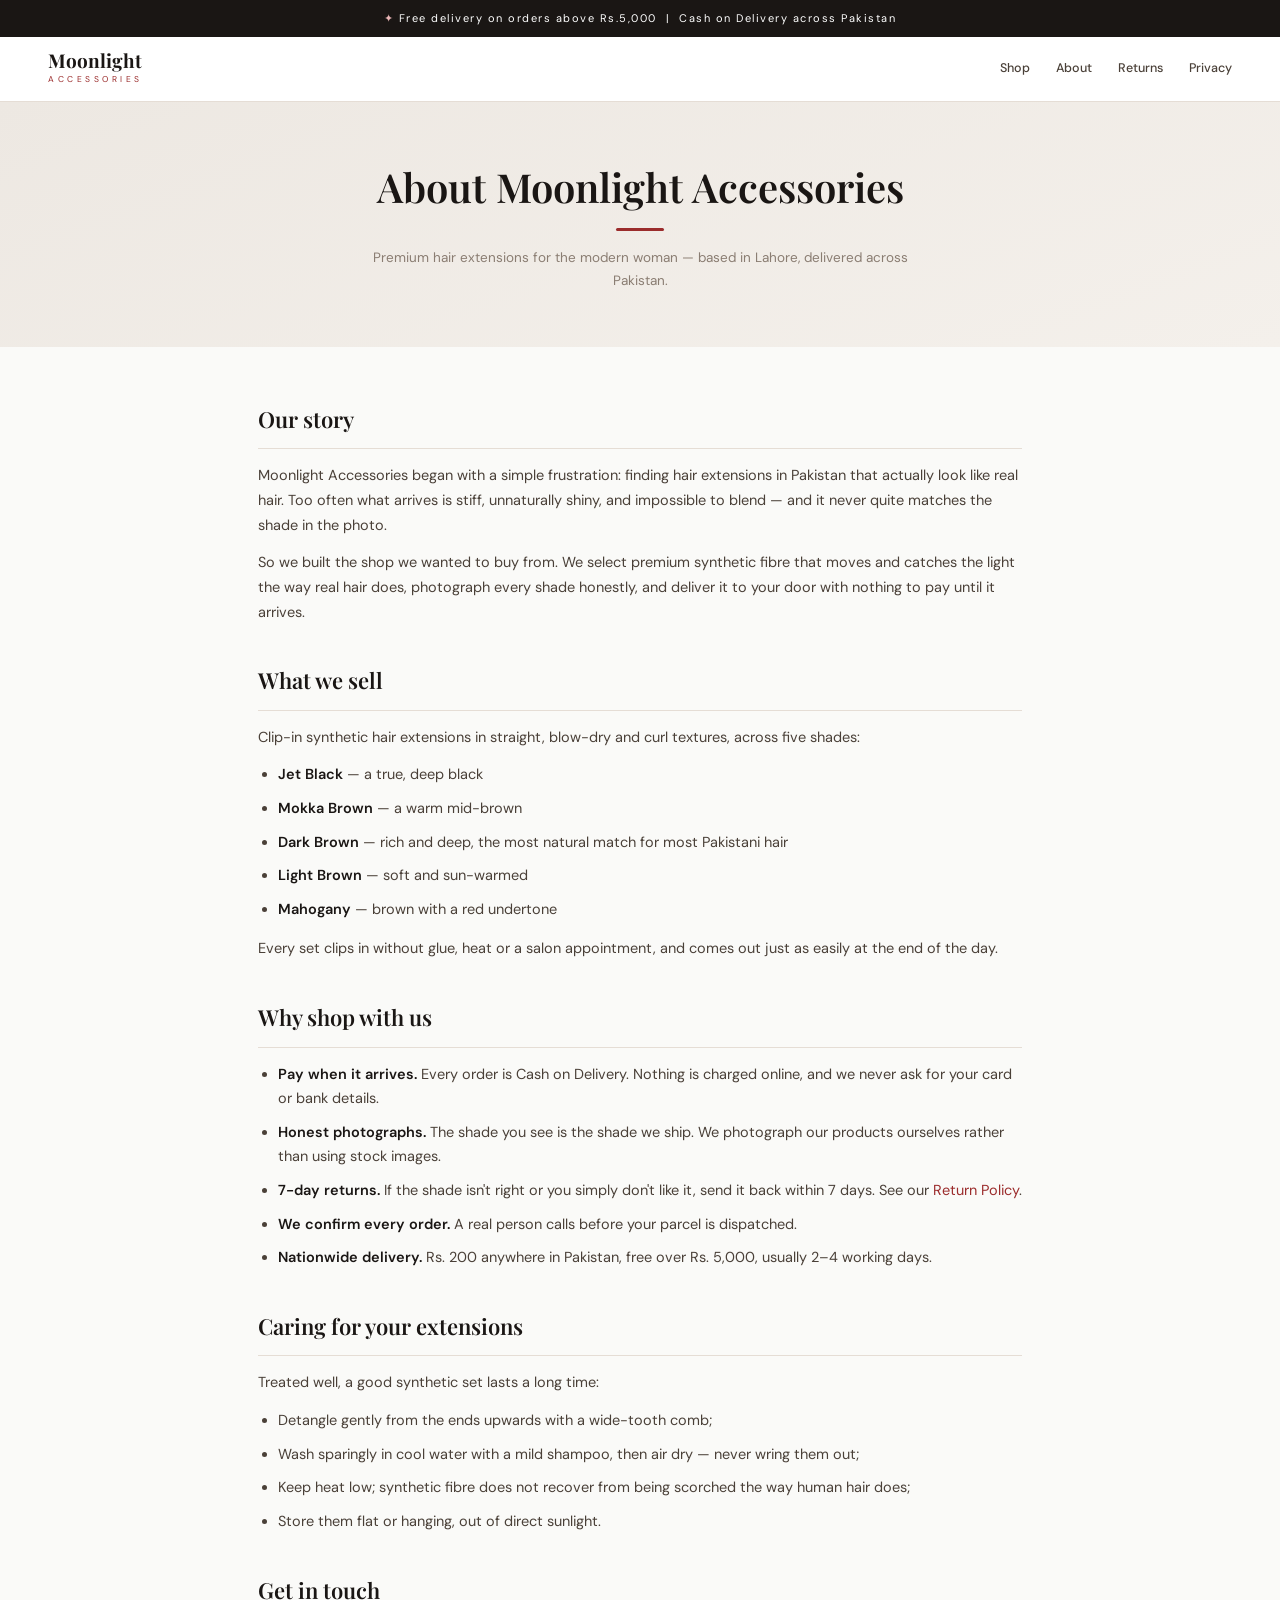
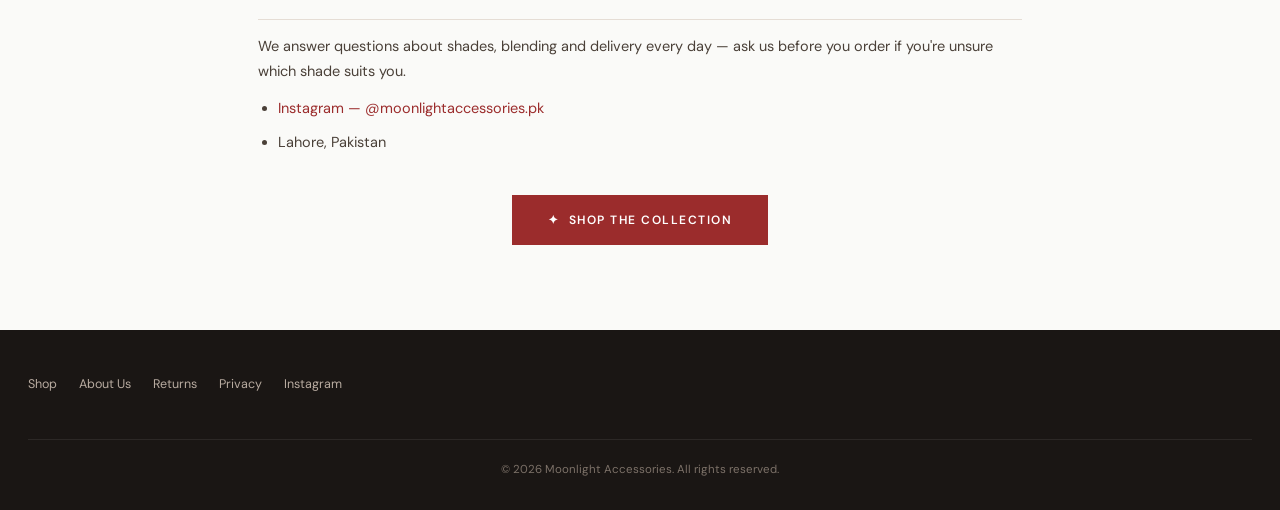
==== about.html @ 370c2f92 "feat: cart, COD checkout and policy pages The shop could take an item into a JavaScript array and no" ====
<!DOCTYPE html>
<html lang="en">
<head>
<meta charset="UTF-8">
<meta name="viewport" content="width=device-width, initial-scale=1.0">
<title>About Us — Moonlight Accessories</title>
<meta name="description" content="Moonlight Accessories — premium synthetic hair extensions, based in Lahore, delivered across Pakistan with Cash on Delivery.">
<script src="shop-config.js"></script>
<link rel="preconnect" href="https://fonts.googleapis.com">
<link href="https://fonts.googleapis.com/css2?family=Playfair+Display:wght@400;600;700&family=DM+Sans:wght@300;400;500;600;700&display=swap" rel="stylesheet">
<link rel="stylesheet" href="policy.css">
</head>
<body>

<div class="ann-bar"><span>✦</span> Free delivery on orders above Rs.5,000 &nbsp;|&nbsp; Cash on Delivery across Pakistan</div>

<nav>
  <div class="nav-inner">
    <a href="index.html" class="nav-brand" style="text-decoration:none">
      <div>
        <div class="brand-main">Moonlight</div>
        <div class="brand-sub">Accessories</div>
      </div>
    </a>
    <div class="nav-links">
      <a href="index.html">Shop</a>
      <a href="about.html">About</a>
      <a href="returns.html">Returns</a>
      <a href="privacy.html">Privacy</a>
    </div>
  </div>
</nav>

<div class="page-hero">
  <h1>About Moonlight Accessories</h1>
  <div class="s-line"></div>
  <p>Premium hair extensions for the modern woman — based in Lahore, delivered across Pakistan.</p>
</div>

<div class="wrap">

  <section>
    <h2>Our story</h2>
    <p>Moonlight Accessories began with a simple frustration: finding hair extensions in Pakistan that
      actually look like real hair. Too often what arrives is stiff, unnaturally shiny, and impossible
      to blend — and it never quite matches the shade in the photo.</p>
    <p>So we built the shop we wanted to buy from. We select premium synthetic fibre that moves and
      catches the light the way real hair does, photograph every shade honestly, and deliver it to
      your door with nothing to pay until it arrives.</p>
  </section>

  <section>
    <h2>What we sell</h2>
    <p>Clip-in synthetic hair extensions in straight, blow-dry and curl textures, across five shades:</p>
    <ul>
      <li><strong>Jet Black</strong> — a true, deep black</li>
      <li><strong>Mokka Brown</strong> — a warm mid-brown</li>
      <li><strong>Dark Brown</strong> — rich and deep, the most natural match for most Pakistani hair</li>
      <li><strong>Light Brown</strong> — soft and sun-warmed</li>
      <li><strong>Mahogany</strong> — brown with a red undertone</li>
    </ul>
    <p>Every set clips in without glue, heat or a salon appointment, and comes out just as easily
      at the end of the day.</p>
  </section>

  <section>
    <h2>Why shop with us</h2>
    <ul>
      <li><strong>Pay when it arrives.</strong> Every order is Cash on Delivery. Nothing is charged online, and we never ask for your card or bank details.</li>
      <li><strong>Honest photographs.</strong> The shade you see is the shade we ship. We photograph our products ourselves rather than using stock images.</li>
      <li><strong>7-day returns.</strong> If the shade isn't right or you simply don't like it, send it back within 7 days. See our <a href="returns.html">Return Policy</a>.</li>
      <li><strong>We confirm every order.</strong> A real person calls before your parcel is dispatched.</li>
      <li><strong>Nationwide delivery.</strong> Rs. 200 anywhere in Pakistan, free over Rs. 5,000, usually 2–4 working days.</li>
    </ul>
  </section>

  <section>
    <h2>Caring for your extensions</h2>
    <p>Treated well, a good synthetic set lasts a long time:</p>
    <ul>
      <li>Detangle gently from the ends upwards with a wide-tooth comb;</li>
      <li>Wash sparingly in cool water with a mild shampoo, then air dry — never wring them out;</li>
      <li>Keep heat low; synthetic fibre does not recover from being scorched the way human hair does;</li>
      <li>Store them flat or hanging, out of direct sunlight.</li>
    </ul>
  </section>

  <section>
    <h2>Get in touch</h2>
    <p>We answer questions about shades, blending and delivery every day — ask us before you order
      if you're unsure which shade suits you.</p>
    <ul>
      <li class="wa-only" style="display:none"><a data-wa href="#" target="_blank">Message us on WhatsApp</a></li>
      <li><a href="https://www.instagram.com/moonlightaccessories.pk" target="_blank">Instagram — @moonlightaccessories.pk</a></li>
      <li>Lahore, Pakistan</li>
    </ul>
  </section>

  <p style="text-align:center;margin-top:40px">
    <a href="index.html" style="display:inline-block;background:var(--red);color:#fff;padding:15px 36px;font-size:12px;letter-spacing:1.5px;text-transform:uppercase;font-weight:600;text-decoration:none">✦ &nbsp;Shop the Collection</a>
  </p>
</div>

<footer>
  <div class="foot-inner">
    <div class="foot-links">
      <a href="index.html">Shop</a>
      <a href="about.html">About Us</a>
      <a href="returns.html">Returns</a>
      <a href="privacy.html">Privacy</a>
      <a href="https://www.instagram.com/moonlightaccessories.pk" target="_blank">Instagram</a>
      <a class="wa-only" data-wa style="display:none" href="#" target="_blank">WhatsApp</a>
    </div>
    <div class="foot-copy">© 2026 Moonlight Accessories. All rights reserved.</div>
  </div>
</footer>

<a data-wa href="#" target="_blank" class="wa-float wa-only" style="display:none" title="Chat on WhatsApp">
  <svg width="26" height="26" viewBox="0 0 24 24" fill="white"><path d="M17.472 14.382c-.297-.149-1.758-.867-2.03-.967-.273-.099-.471-.148-.67.15-.197.297-.767.966-.94 1.164-.173.199-.347.223-.644.075-.297-.15-1.255-.463-2.39-1.475-.883-.788-1.48-1.761-1.653-2.059-.173-.297-.018-.458.13-.606.134-.133.298-.347.446-.52.149-.174.198-.298.298-.497.099-.198.05-.371-.025-.52-.075-.149-.669-1.612-.916-2.207-.242-.579-.487-.5-.669-.51-.173-.008-.371-.01-.57-.01-.198 0-.52.074-.792.372-.272.297-1.04 1.016-1.04 2.479 0 1.462 1.065 2.875 1.213 3.074.149.198 2.096 3.2 5.077 4.487.709.306 1.262.489 1.694.625.712.227 1.36.195 1.871.118.571-.085 1.758-.719 2.006-1.413.248-.694.248-1.289.173-1.413-.074-.124-.272-.198-.57-.347m-5.421 7.403h-.004a9.87 9.87 0 01-5.031-1.378l-.361-.214-3.741.982.998-3.648-.235-.374a9.86 9.86 0 01-1.51-5.26c.001-5.45 4.436-9.884 9.888-9.884 2.64 0 5.122 1.03 6.988 2.898a9.825 9.825 0 012.893 6.994c-.003 5.45-4.437 9.884-9.885 9.884m8.413-18.297A11.815 11.815 0 0012.05 0C5.495 0 .16 5.335.157 11.892c0 2.096.547 4.142 1.588 5.945L.057 24l6.305-1.654a11.882 11.882 0 005.683 1.448h.005c6.554 0 11.89-5.335 11.893-11.893a11.821 11.821 0 00-3.48-8.413z"/></svg>
</a>

</body>
</html>
---- policy.css ----
/* ═══════════════════════════════════════════════════
   MOONLIGHT ACCESSORIES — POLICY & INFO PAGES
   Shared by about.html, returns.html, privacy.html
   ═══════════════════════════════════════════════════ */
*{margin:0;padding:0;box-sizing:border-box;}
:root{
  --ink:#1A1614; --ink2:#4A4038; --ink3:#8A7D72;
  --red:#9B2C2C; --red2:#7C1D1D; --red-light:#FBEAEA;
  --bg:#FAFAF8; --bg2:#F4F0EB; --bg3:#EDE8E2;
  --white:#FFFFFF; --border:#E5DDD5; --border2:#D4C8BC;
}
body{font-family:'DM Sans',sans-serif;background:var(--bg);color:var(--ink2);line-height:1.7;font-size:14.5px;-webkit-font-smoothing:antialiased;}
a{color:var(--red);text-decoration:none;}
a:hover{text-decoration:underline;}

.ann-bar{background:var(--ink);color:#fff;text-align:center;font-size:11px;letter-spacing:1.5px;padding:9px 16px;}
.ann-bar span{color:#E8B4B4;}

nav{background:var(--white);border-bottom:1px solid var(--border);position:sticky;top:0;z-index:800;}
.nav-inner{max-width:1240px;margin:0 auto;padding:14px 28px;display:flex;align-items:center;justify-content:space-between;gap:20px;}
.nav-brand{display:flex;align-items:center;gap:11px;}
.nav-brand img{width:42px;height:42px;border-radius:50%;object-fit:cover;border:2px solid var(--red);}
.brand-main{font-family:'Playfair Display',serif;font-size:19px;font-weight:700;color:var(--ink);line-height:1;}
.brand-sub{font-size:8.5px;letter-spacing:3.5px;text-transform:uppercase;color:var(--red);margin-top:3px;}
.nav-links{display:flex;gap:26px;align-items:center;}
.nav-links a{font-size:12.5px;color:var(--ink2);font-weight:500;}
.nav-links a:hover{color:var(--red);text-decoration:none;}

.page-hero{background:linear-gradient(160deg,var(--bg3) 0%,var(--bg2) 100%);padding:62px 28px 54px;text-align:center;}
.page-hero h1{font-family:'Playfair Display',serif;font-size:40px;font-weight:600;color:var(--ink);line-height:1.15;}
.page-hero .s-line{width:48px;height:3px;background:var(--red);margin:18px auto 0;border-radius:2px;}
.page-hero p{font-size:13.5px;color:var(--ink3);margin-top:16px;max-width:560px;margin-left:auto;margin-right:auto;}

.wrap{max-width:820px;margin:0 auto;padding:54px 28px 72px;}
.wrap section{margin-bottom:38px;}
.wrap h2{font-family:'Playfair Display',serif;font-size:22px;font-weight:600;color:var(--ink);margin-bottom:14px;padding-bottom:10px;border-bottom:1px solid var(--border);}
.wrap h3{font-size:14px;font-weight:700;color:var(--ink);margin:20px 0 8px;}
.wrap p{margin-bottom:13px;}
.wrap ul{margin:0 0 15px 20px;}
.wrap li{margin-bottom:9px;}
.wrap strong{color:var(--ink);font-weight:600;}

.callout{background:var(--white);border:1px solid var(--border);border-left:3px solid var(--red);padding:18px 22px;margin:20px 0;}
.callout b{color:var(--ink);}
.note{background:var(--red-light);border:1px solid #f0d5d5;padding:16px 20px;margin:20px 0;font-size:13.5px;}

table{width:100%;border-collapse:collapse;margin:18px 0;font-size:13.5px;}
th,td{text-align:left;padding:11px 14px;border-bottom:1px solid var(--border);}
th{background:var(--bg2);font-size:10.5px;letter-spacing:1.5px;text-transform:uppercase;color:var(--ink2);font-weight:700;}
.tbl-wrap{overflow-x:auto;}

.updated{font-size:11.5px;color:var(--ink3);font-style:italic;margin-top:34px;padding-top:18px;border-top:1px solid var(--border);}

footer{background:var(--ink);color:#B8ABA0;padding:44px 28px 30px;}
.foot-inner{max-width:1240px;margin:0 auto;display:flex;flex-wrap:wrap;gap:22px;align-items:center;justify-content:space-between;}
footer a{color:#B8ABA0;font-size:12.5px;}
footer a:hover{color:#fff;}
.foot-links{display:flex;gap:22px;flex-wrap:wrap;}
.foot-copy{font-size:11.5px;color:#7C7168;width:100%;text-align:center;margin-top:22px;padding-top:20px;border-top:1px solid rgba(255,255,255,.08);}

.wa-float{position:fixed;bottom:26px;right:26px;width:54px;height:54px;border-radius:50%;background:#25D366;align-items:center;justify-content:center;box-shadow:0 6px 20px rgba(37,211,102,.4);z-index:700;}

@media(max-width:720px){
  .page-hero{padding:44px 22px 38px;}
  .page-hero h1{font-size:29px;}
  .wrap{padding:38px 22px 54px;}
  .nav-links{gap:16px;}
  .nav-links a{font-size:11.5px;}
}
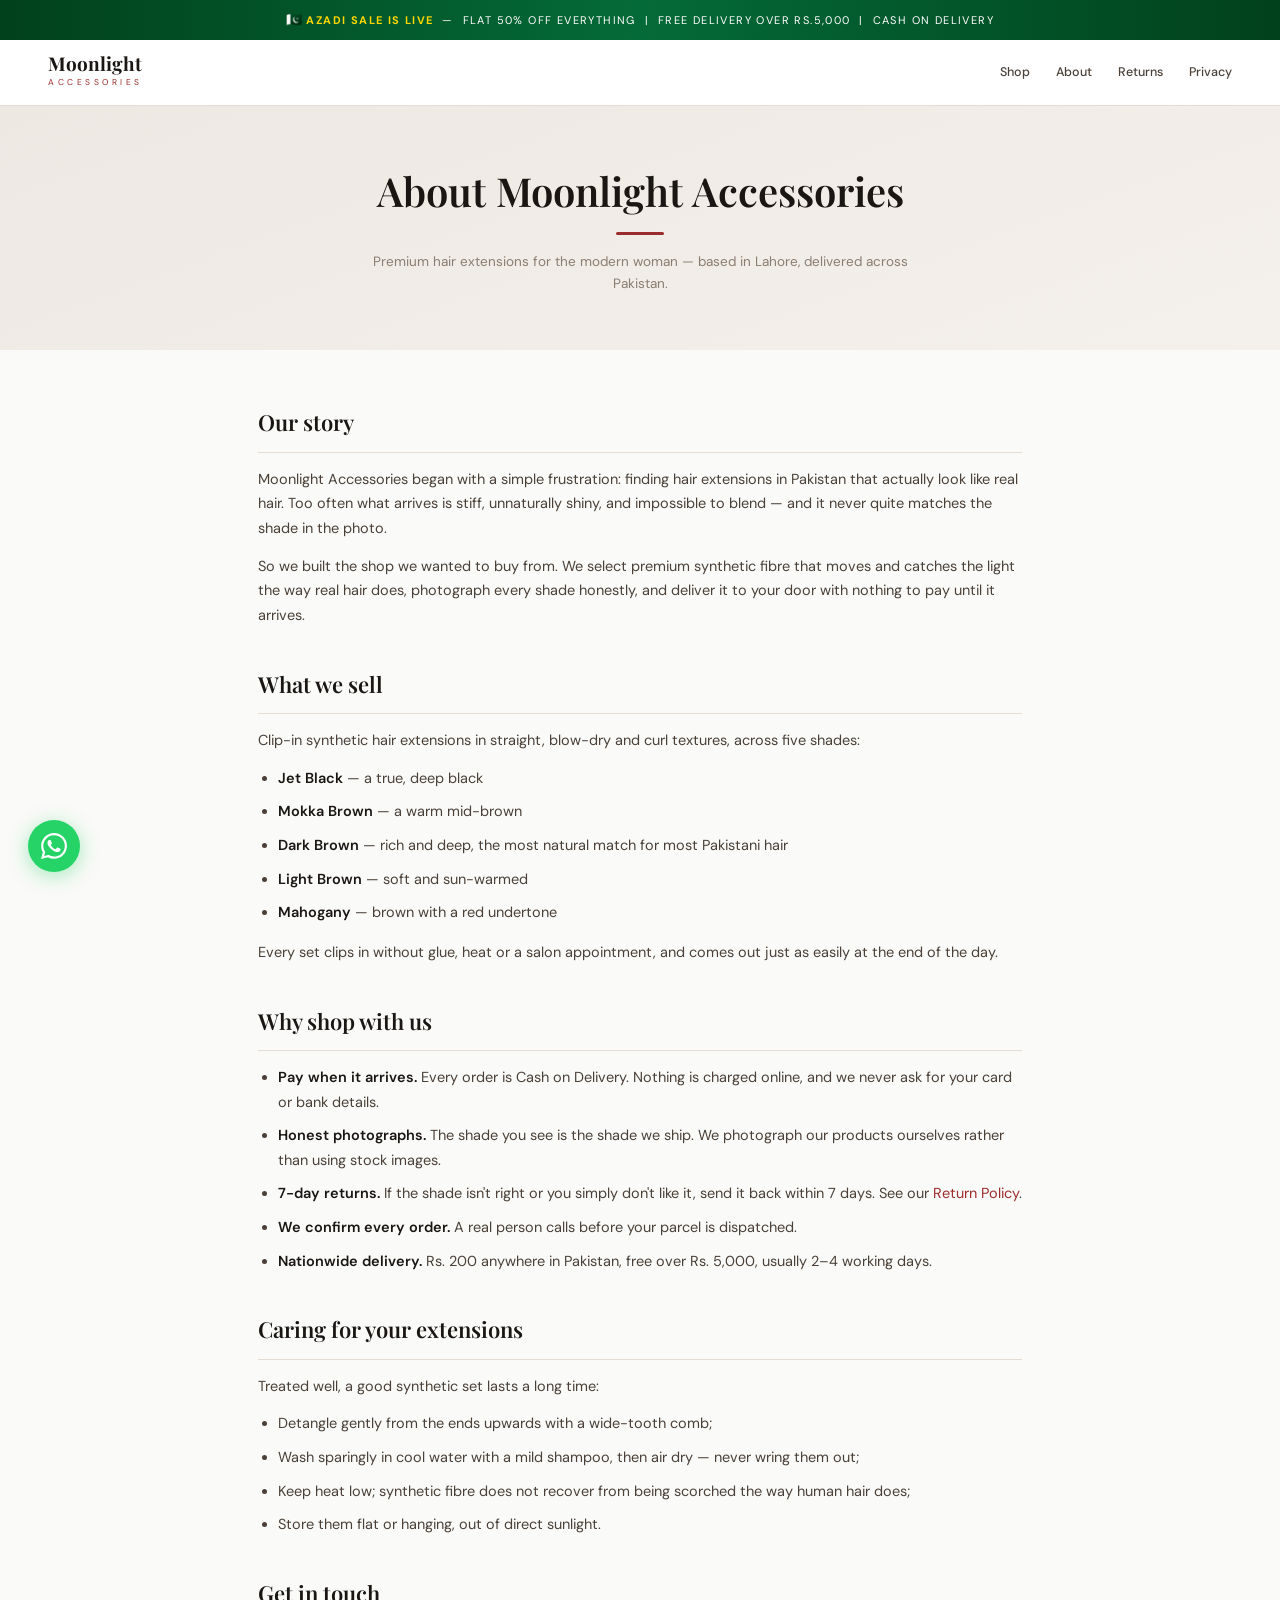
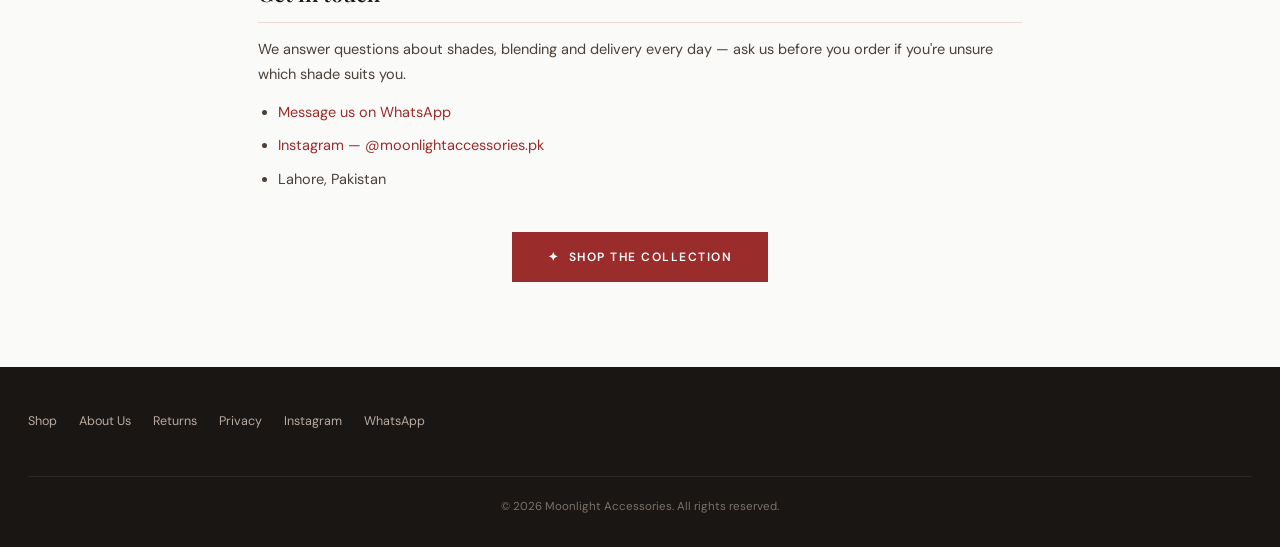
==== commit a39ceaa2: "feat: show discounts and run the Azadi sale banner - product cards, the featured strip and the produ" ====
--- a/about.html
+++ b/about.html
@@ -12,7 +12,9 @@
 </head>
 <body>
 
-<div class="ann-bar"><span>✦</span> Free delivery on orders above Rs.5,000 &nbsp;|&nbsp; Cash on Delivery across Pakistan</div>
+<div class="ann-bar sale"><!-- SALE BANNER: edit this line (and the same line in about/returns/privacy.html) to change or end the sale -->
+  <span class="flag">🇵🇰</span> <b>AZADI SALE IS LIVE</b> &nbsp;—&nbsp; FLAT 50% OFF EVERYTHING &nbsp;|&nbsp; Free delivery over Rs.5,000 &nbsp;|&nbsp; Cash on Delivery
+</div>
 
 <nav>
   <div class="nav-inner">
--- a/policy.css
+++ b/policy.css
@@ -13,8 +13,15 @@
 a{color:var(--red);text-decoration:none;}
 a:hover{text-decoration:underline;}
 
-.ann-bar{background:var(--ink);color:#fff;text-align:center;font-size:11px;letter-spacing:1.5px;padding:9px 16px;}
+.ann-bar{background:var(--ink);color:#fff;text-align:center;font-size:11px;letter-spacing:1.5px;padding:9px 16px;text-transform:uppercase;}
 .ann-bar span{color:#E8B4B4;}
+/* Sale variant — matches the shop's banner. */
+.ann-bar.sale{background:linear-gradient(90deg,#01411C 0%,#046A38 50%,#01411C 100%);letter-spacing:1.4px;}
+.ann-bar.sale b{color:#FFD700;font-weight:700;}
+.ann-bar.sale .flag{font-size:13px;letter-spacing:0;color:inherit;}
+@media(max-width:600px){
+  .ann-bar.sale{font-size:9.5px;letter-spacing:.8px;padding:9px 12px;line-height:1.6;}
+}
 
 nav{background:var(--white);border-bottom:1px solid var(--border);position:sticky;top:0;z-index:800;}
 .nav-inner{max-width:1240px;margin:0 auto;padding:14px 28px;display:flex;align-items:center;justify-content:space-between;gap:20px;}
@@ -58,7 +65,9 @@
 .foot-links{display:flex;gap:22px;flex-wrap:wrap;}
 .foot-copy{font-size:11.5px;color:#7C7168;width:100%;text-align:center;margin-top:22px;padding-top:20px;border-top:1px solid rgba(255,255,255,.08);}
 
-.wa-float{position:fixed;bottom:26px;right:26px;width:54px;height:54px;border-radius:50%;background:#25D366;align-items:center;justify-content:center;box-shadow:0 6px 20px rgba(37,211,102,.4);z-index:700;}
+/* Bottom-left, matching the shop, so the button does not jump corners when a
+   customer moves between the shop and these pages. */
+.wa-float{position:fixed;bottom:28px;left:28px;width:52px;height:52px;border-radius:50%;background:#25D366;align-items:center;justify-content:center;box-shadow:0 4px 20px rgba(37,211,102,.4);z-index:700;}
 
 @media(max-width:720px){
   .page-hero{padding:44px 22px 38px;}
